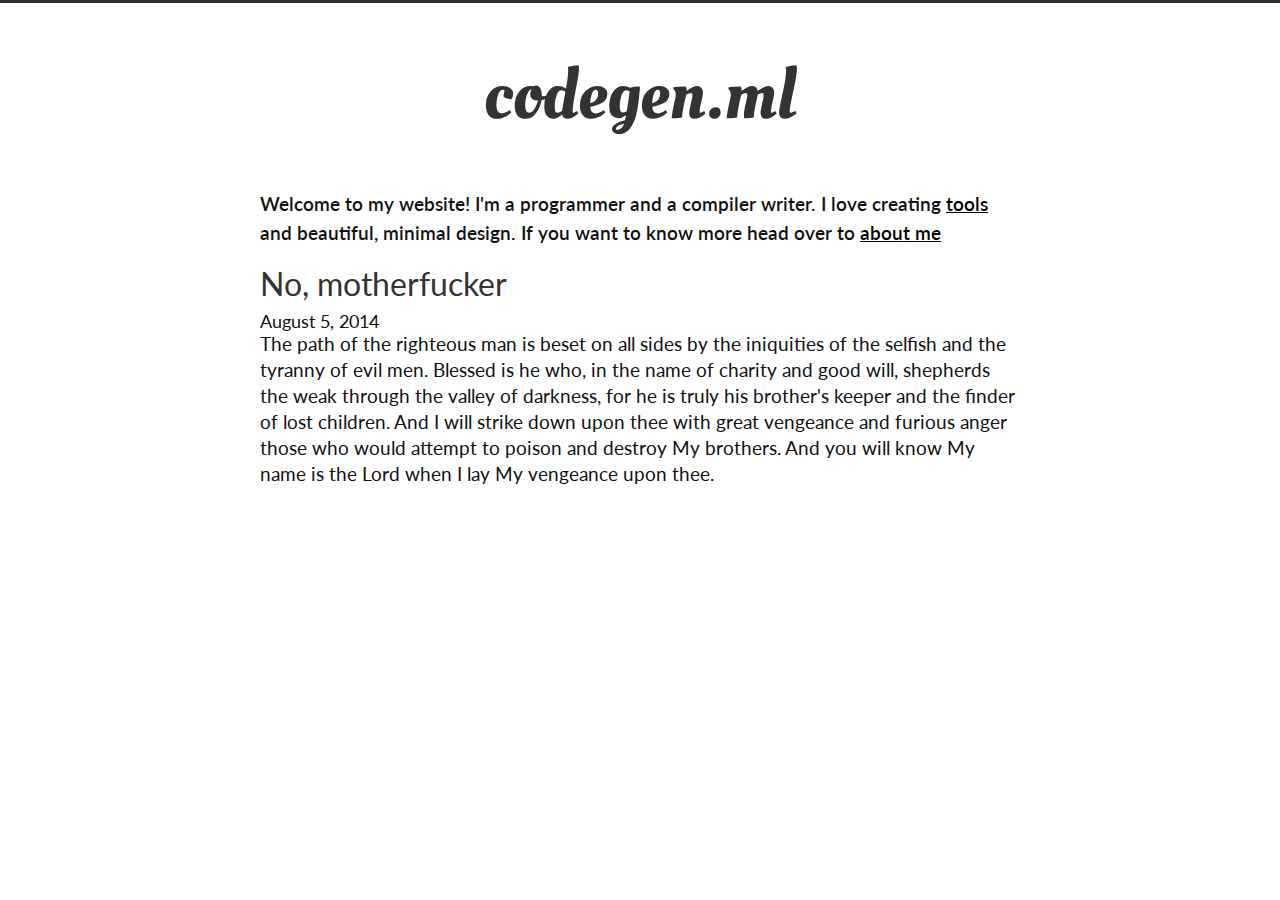
==== www/index.html @ c6c51ef4 "first version still experimenting" ====
<!DOCTYPE html>
<!--[if lt IE 8]>
<html class="ie" dir="ltr" lang="en-US">
<![endif]-->
<!--[if ! lt IE 8 ]><!-->
<html dir="ltr" lang="en-US">
<!--<![endif]-->
<head>
	<link href='http://fonts.googleapis.com/css?family=Karla:400,400italic,700,700italic' rel='stylesheet' type='text/css'>
	<link href='http://fonts.googleapis.com/css?family=Special+Elite|Sansita+One|Oleo+Script:400,700|Oleo+Script+Swash+Caps:400,700|Bigshot+One|Dosis:400,600,200,300,500,700,800' rel='stylesheet' type='text/css'>
	<link href='http://fonts.googleapis.com/css?family=Lato:400,100,100italic,300,300italic,400italic,700,700italic,900,900italic' rel='stylesheet' type='text/css'>
	<link href='http://fonts.googleapis.com/css?family=EB+Garamond|Alegreya+Sans:400,100,100italic,300,300italic,400italic,500,500italic,700,700italic,800,800italic,900,900italic|Damion|Goudy+Bookletter+1911|Rosario:400,400italic,700,700italic|IM+Fell+English:400,400italic|Bentham|Alegreya+SC:400,400italic,700,700italic,900,900italic|Alef:400,700|IM+Fell+DW+Pica:400,400italic|IM+Fell+English+SC' rel='stylesheet' type='text/css'>
	<meta charset="UTF-8" />
	<title>codegen ml</title>
	<meta name="description" content="">
	<meta name="author" content="Cauê Waneck">
	<!--[if lt IE 9]>
		<script src="http://html5shim.googlecode.com/svn/trunk/html5.js"></script>
	<![endif]-->

	<!-- Mobile Specific Metas -->
	<!-- <meta name="viewport" content="width=device&#45;width, initial&#45;scale=1, maximum&#45;scale=1" /> -->
	<meta name="viewport" content="width=device-width, initial-scale=1" />

    <script type="text/javascript">
        /mobi/i.test(navigator.userAgent) && !location.hash && setTimeout(function () {
          if (!pageYOffset) window.scrollTo(0, 1);
        }, 1000);
    </script>

	<!-- CSS -->
	<link rel="stylesheet" href="css/base.css">
	<link rel="stylesheet" href="css/amazium.css">
	<link rel="stylesheet" href="css/form.css">
	<link rel="stylesheet" href="css/layout.css">
	<link rel="stylesheet" href="css/codegenml.css">

	<!-- Favicons -->
	<link rel="shortcut icon" href="img/favicon.ico">
	<link rel="apple-touch-icon-precomposed" href="img/apple-touch-icon.png">
</head>
<body>

<section class="row header">
    <article class="grid_8 offset_2">
        <p class="logo">codegen.ml</p>
				<p class="featured">Welcome to my website! I'm a programmer and a compiler writer. I love creating <a href="projects/">tools</a> and beautiful, minimal design. If you want to know more head over to <a href="about.html">about me</a></p>
    </article>
</section>

<section class="row contents">
	<article class="grid_8 offset_2 preview">
		<h2>No, motherfucker</h2>
		<span class="date">August 5, 2014</span>
		<p>The path of the righteous man is beset on all sides by the iniquities of the selfish and the tyranny of evil men. Blessed is he who, in the name of charity and good will, shepherds the weak through the valley of darkness, for he is truly his brother's keeper and the finder of lost children. And I will strike down upon thee with great vengeance and furious anger those who would attempt to poison and destroy My brothers. And you will know My name is the Lord when I lay My vengeance upon thee. </p>
	</article>
</section>

<!-- Scripts -->
<script type="text/javascript" src="js/jquery-1.8.0.min.js"></script>
<script type="text/javascript" src="js/amazium.js"></script>

</body>
</html>
---- www/css/base.css ----
/*
* Amazium (http://www.amazium.co.uk)
* Copyright 2010 - 2013, Mike Ballan
* Licensed under MIT (https://github.com/OwlyStuff/Amazium/blob/master/LICENSE)
*/

/***********************************************
Reset & Basics
***********************************************/
html, body, div, span, applet,
object, iframe, h1, h2, h3, h4,
h5, h6, p, blockquote, pre, a,
abbr, acronym, address, big, cite,
code, del, dfn, em, img, ins, kbd,
q, s, samp, small, strike, strong,
sub, sup, tt, var, b, u, i, center,
dl, dt, dd, ol, ul, li, fieldset,
form, label, legend, table, caption,
tbody, tfoot, thead, tr, th, td,
article, aside, canvas, details,
embed, figure, figcaption, footer,
header, hgroup, menu, nav, output,
ruby, section, summary, time, mark,
audio, video                                    { margin: 0; padding: 0; border: 0; font-size:100%; font:inherit; vertical-align:baseline; box-sizing:border-box; -webkit-box-sizing:border-box; -moz-box-sizing:border-box; }

article, aside, details, figcaption,
figure, footer, header, hgroup, menu,
nav, section                                    { display:block; box-sizing:border-box; -webkit-box-sizing:border-box; -moz-box-sizing:border-box; }

blockquote, q                                   { quotes:none; }
blockquote:before, blockquote:after,
q:before, q:after                               { content:''; content:none; }

html                                            { overflow-y:scroll; overflow:-moz-scrollbars-vertical; }
body                                            { margin:0; padding:0; background-color:#FFF; font-family:sans-serif; font-size:15px; line-height:20px; color:#333; }


/***********************************************
Typography
***********************************************/
h1, h2, h3, h4, h5, h6                          { margin:0 0 10px; padding:0; color:#333; font-weight:normal; }
h1 a, h2 a, h3 a, h4 a, h5 a, h6 a              { font-weight:inherit; color:inherit; }
h1                                              { font-size:38px; line-height:40px; }
h2                                              { font-size:32px; line-height:34px; }
h3                                              { font-size:24px; line-height:26px; }
h4                                              { font-size:17px; line-height:19px; }
h5                                              { font-size:14px; line-height:16px; }
h6                                              { font-size:11px; line-height:13px; }

p                                               { margin:0 0 20px 0; padding:0; font-size:15px; line-height:26px; }

b, strong                                       { font-weight:bold; }
em                                              { font-style:italic; }
small                                           { font-size:11px; }

sup, sub                                        { height:0; line-height:0; vertical-align:baseline; _vertical-align:bottom; position:relative; font-size:80%; }
sup                                             { top:-5px; }
sub                                             { bottom:-5px; }

pre code                                        { margin:16px 0 26px 0; padding:16px; font-family: 'Consolas', Courier, monospace; font-size:12px; line-height:19px; color:#F1F1F1; display:block; background-color:#111; border:1px solid #111; }

abbr[title],
abbr[data-original-title]                       { border-bottom:1px dotted #999999; cursor:help; }
address                                         { margin:26px 0; padding:0; display:block; font-style:normal; line-height:20px; }

hr                                              { margin:20px 0; padding:0; border:0; border-top:1px solid #D6D6D6; height:1px; width:100%; text-align:left; display:block; }


/***********************************************
Lists
***********************************************/
ul, ol                                          { margin:20px 0 30px 20px; padding:0; display:block; }
ol                                              { list-style:decimal; }
li                                              { margin:0 0 10px 0; padding:0; }

ul ul, ul ol, ol ol, ol ul                      { margin:10px 0 20px 20px; }

ul.square, ul.square ul,
ul.circle ul.square                             { list-style:square inside; }
ul.circle, ul.circle ul,
ul.square ul.circle                             { list-style:circle inside; }
ul.disc, ul.disc ul                             { list-style:disc inside; }
ul.square li,
ul.circle li,
ul.disc li                                      { margin:0 0 5px 18px; padding:0; line-height:18px; background:none; }

dl                                              { margin:16px 0 26px 0; padding:0; }
dt                                              { margin:0 0 10px 0; font-size:18px; line-height:20px; font-weight:bold; }
dd                                              { margin:0 0 10px 10px; }


/***********************************************
Blockquotes
***********************************************/
figure                                          { margin:16px 0 26px 0; padding:0; }
blockquote                                      { margin:0; padding:0 0 0 10px; border-left:1px solid #747474; }
blockquote p                                    { margin:0; padding:0; color:#777; font-style:italic; }
blockquote p:before                             { content:"\201C"; }
blockquote p:after                              { content:"\201D"; }
figcaption:before                               { content:"\2014 \202F"; }
figcaption                                      { margin:6px 0 0 0; padding:0; font-size:11px; }


/***********************************************
Links
***********************************************/
a                                               { color:#000; text-decoration:underline; outline:0; transition:all .1s linear 0s; -moz-transition:all .1s linear 0s; -webkit-transition:all .1s linear 0s; -o-transition:all .1s linear 0s; }
a:focus                                         { outline:none; -moz-outline-style:none; }


/***********************************************
Images, iFrames & Videos
***********************************************/
img                                             { border:0; vertical-align:middle; -ms-interpolation-mode:bicubic; }
.img-left                                       { float:left; margin:0 30px 30px 0; border:none; }
.img-right                                      { float:right; margin:0 0 30px 30px; border:none; }
.img-max                                        { margin:0 0 30px; width:100%; height:auto; }

.media                                          { position:relative; margin:0 0 15px 0; padding-bottom:51%; padding-top:30px; height:0; overflow:hidden; border:1px solid #ccc; }
.media iframe,
.media object,
.media embed                                    { position:absolute; top:0; left:0; width:100%; height:100%; }


/***********************************************
Tables
***********************************************/
table                                           { margin:20px 0 40px 0; width:100%; overflow:hidden; font-size:13px; line-height:17px; border-bottom:1px solid #D6D6D6; border-collapse:collapse; border-spacing:0; }
caption                                         { margin:0 0 10px; }

tr                                              { background-color:#FFF; transition:all .1s linear 0s; -moz-transition:all .1s linear 0s; -webkit-transition:all .1s linear 0s; -o-transition:all .1s linear 0s; }
tr:hover                                        { background-color:#F1F1F1; transition:all .1s linear 0s; -moz-transition:all .1s linear 0s; -webkit-transition:all .1s linear 0s; -o-transition:all .1s linear 0s; }
tr.even                                         { background-color:#FFF; }
tr.odd                                          { background-color:#F1F1F1; }

th                                              { padding:8px; background-color:#F1F1F1; color:#222; font-weight:bold; border:none; border-bottom:3px solid #D6D6D6; text-align:left; white-space:nowrap; }

td                                              { padding:8px; min-width:100px; background-color:transparent; color:#666; border:none; border-top:1px solid #D6D6D6; }
td.highlight                                    { padding:11px 8px; color:#EEE; font-weight:bold; display:block; font-size:inherit; border:none; background-color:#333; }


/***********************************************
Buttons
***********************************************/
.btn, button                                    { margin:0 5px 5px 0; padding:0 28px; display:inline-block; color:#FFF; border:1px solid #000; background-color:#000; font-size:14px; line-height:40px; text-decoration:none; cursor:pointer; transition:all .1s linear 0s; -moz-transition:all .1s linear 0s; -webkit-transition:all .1s linear 0s; -o-transition:all .1s linear 0s; }
.btn:hover, button:hover                        { border:1px solid #CCC; background-color:#FFF; color:#333; }

.small                                          { padding:2px 10px; font-size:12px; line-height:25px; }

.btn.white                                      { border-color:#CCC; background-color:#FFF; color:#333; }
.btn.white:hover                                { border-color:#000; background-color:#000; color:#FFF; }

/* Green */
.btn.success                                    { border-color:#2ECC71; background-color:#2ECC71; color:#FFF; }
.btn.success:hover                              { border-color:#25A35A; background-color:#25A35A; color:#FFF; }

/* Blue */
.btn.info                                       { border-color:#3498DB; background-color:#3498DB; color:#FFF; }
.btn.info:hover                                 { border-color:#2A7AAF; background-color:#2A7AAF; color:#FFF; }

/* Amber */
.btn.warning                                    { border-color:#FA9300; background-color:#FA9300; color:#FFF; }
.btn.warning:hover                              { border-color:#B46F29; background-color:#B46F29; color:#FFF; }

/* Red */
.btn.error                                      { border-color:#E74C3C; background-color:#E74C3C; color:#FFF; }
.btn.error:hover                                { border-color:#B93D30; background-color:#B93D30; color:#FFF; }


/***********************************************
Colors
***********************************************/
.txt-success                                    { color:#2ECC71; }
.bg-success                                     { background-color:#2ECC71; }
.border-success                                 { border-color:#2ECC71; }

.txt-info                                       { color:#3498DB; }
.bg-info                                        { background-color:#3498DB; }
.border-info                                    { border-color:#3498DB; }

.txt-warning                                    { color:#FA9300; }
.bg-warning                                     { background-color:#FA9300; }
.border-warning                                 { border-color:#FA9300; }

.txt-error                                      { color:#E74C3C; }
.bg-error                                       { background-color:#E74C3C; }
.border-error                                   { border-color:#E74C3C; }


/***********************************************
Utility Classes
***********************************************/
.float-clear                                    { clear:both; }
.float-left                                     { float:left; }
.float-right                                    { float:right; }

.txt-left                                       { text-align:left; }
.txt-right                                      { text-align:right; }
.txt-center                                     { text-align:center; }
.txt-justify                                    { text-align:justify; }

.txt-normal                                     { font-weight:normal; }
.txt-bold                                       { font-weight:bold; }
.txt-italic                                     { font-style:italic; }
.txt-underline                                  { border-bottom:1px solid; }
.txt-highlight                                  { padding:4px 7px 4px; color:#000; line-height:19px; display:inline-block; background:#00DEFF; font-weight:bold; }
.txt-intro                                      { font-size:130%; line-height:130%; }
.txt-big                                        { color:#A2BD30; font-weight:bold; line-height:26px; }

.rounded                                        { border-radius:50%; }
.radius                                         { border-radius:3px; }

.no-padding                                     { padding:0; }
.no-indent                                      { margin-left:0; padding-left:0; }
.no-bullet                                      { list-style:none; list-style-image:none; }
.no-styling                                     { margin:0; padding:0; list-style:none; }

.inline                                         { display:inline; }
.block, .show                                   { display:block; }
.hidden, .hide                                  { display:none; }                                       

.invisable                                      { display:none; visibility:hidden; }
.visable                                        { display:block; visibility:visible; }

/***********************************************
Disable Chrome blue border
***********************************************/
input:focus, select:focus,
textarea:focus, button:focus                    { outline: none; }


/***********************************************
Mobile (portrait 300px)
***********************************************/
@media only screen and (max-width:767px) {

table, tbody, tr, th, td                        { border:0; display:block; padding:3px 0; text-align:left; white-space:normal; }
table                                           { padding:0; border-top:1px solid #D6D6D6; table-layout:fixed; }
tr                                              { margin:5px 0; padding:0 0 6px; border-bottom:1px solid #D6D6D6; }
tr:hover                                        { background-color:transparent; }
tr:first-child, th, td:empty                    { display:none; visibility:hidden; }
td:first-child                                  { font-weight:bold; }
th[data-title]:before, td[data-title]:before    { content:attr(data-title) ":\00A0"; font-weight:bold; }


}
---- www/css/amazium.css ----
/*
* Amazium (http://www.amazium.co.uk)
* Copyright 2010 - 2013, Mike Ballan
* Licensed under MIT (https://github.com/OwlyStuff/Amazium/blob/master/LICENSE)
*/


/***********************************************
Screen 1200px+
***********************************************/
.row                                            { margin:0 auto; width:1200px; display:table; }
.row .row                                       { margin:0 -20px; width:auto; display:inline-block; }

.grid_1                                         { width:60px; margin:0 20px; float:left; display:inline; }
.grid_2                                         { width:160px; margin:0 20px; float:left; display:inline; }
.grid_3                                         { width:260px; margin:0 20px; float:left; display:inline; }
.grid_4                                         { width:360px; margin:0 20px; float:left; display:inline; }
.grid_5                                         { width:460px; margin:0 20px; float:left; display:inline; }
.grid_6                                         { width:560px; margin:0 20px; float:left; display:inline; }
.grid_7                                         { width:660px; margin:0 20px; float:left; display:inline; }
.grid_8                                         { width:760px; margin:0 20px; float:left; display:inline; }
.grid_9                                         { width:860px; margin:0 20px; float:left; display:inline; }
.grid_10                                        { width:960px; margin:0 20px; float:left; display:inline; }
.grid_11                                        { width:1060px; margin:0 20px; float:left; display:inline; }
.grid_12                                        { width:1160px; margin:0 20px; float:left; display:inline; }

.offset_1                                       { margin-left:120px; }
.offset_2                                       { margin-left:220px; }
.offset_3                                       { margin-left:320px; }
.offset_4                                       { margin-left:420px; }
.offset_5                                       { margin-left:520px; }
.offset_6                                       { margin-left:620px; }
.offset_7                                       { margin-left:720px; }
.offset_8                                       { margin-left:820px; }
.offset_9                                       { margin-left:920px; }
.offset_10                                      { margin-left:1020px; }
.offset_11                                      { margin-left:1120px; }

.show-mobile                                    { display:none !important; }
.show-tablet                                    { display:none !important; }
.show-screen                                    { display:inherit; }

.hide-mobile                                    { display:inherit !important; }
.hide-tablet                                    { display:inherit !important; }
.hide-screen                                    { display:none !important; }



/***********************************************
Screen Smaller than 1200px
***********************************************/
@media only screen and (min-width: 960px) and (max-width: 1199px) {

.row                                            { width:960px; }
.row .row                                       { margin:0 -16px; }

.grid_1                                         { width:48px; margin:0 16px; }
.grid_2                                         { width:128px; margin:0 16px; }
.grid_3                                         { width:208px; margin:0 16px; }
.grid_4                                         { width:288px; margin:0 16px; }
.grid_5                                         { width:368px; margin:0 16px; }     
.grid_6                                         { width:448px; margin:0 16px; }
.grid_7                                         { width:528px; margin:0 16px; }
.grid_8                                         { width:608px; margin:0 16px; }
.grid_9                                         { width:688px; margin:0 16px; }
.grid_10                                        { width:768px; margin:0 16px; }
.grid_11                                        { width:848px; margin:0 16px; }
.grid_12                                        { width:928px; margin:0 16px; }
    
.offset_1                                       { margin-left:96px; }
.offset_2                                       { margin-left:176px; }
.offset_3                                       { margin-left:256px; }
.offset_4                                       { margin-left:336px; }
.offset_5                                       { margin-left:416px; }
.offset_6                                       { margin-left:496px; }
.offset_7                                       { margin-left:576px; }
.offset_8                                       { margin-left:656px; }
.offset_9                                       { margin-left:736px; }
.offset_10                                      { margin-left:816px; }
.offset_11                                      { margin-left:896px; }

.show-mobile                                    { display:none !important; }
.show-tablet                                    { display:none !important; }
.show-screen                                    { display:inherit !important; }
    
.hide-mobile                                    { display:inherit !important; }
.hide-tablet                                    { display:inherit !important; }
.hide-screen                                    { display:none !important; }

}



/***********************************************
Tablet (Smaller than 959px)
***********************************************/
@media only screen and (min-width: 768px) and (max-width: 959px) {

.row                                            { width:768px; }
.row .row                                       { margin:0 -14px; }
        
.grid_1                                         { width:36px; margin:0 14px; }
.grid_2                                         { width:100px; margin:0 14px; }
.grid_3                                         { width:164px; margin:0 14px; }
.grid_4                                         { width:228px; margin:0 14px; }
.grid_5                                         { width:292px; margin:0 14px; }
.grid_6                                         { width:356px; margin:0 14px; }
.grid_7                                         { width:420px; margin:0 14px; }
.grid_8                                         { width:484px; margin:0 14px; }
.grid_9                                         { width:548px; margin:0 14px; }
.grid_10                                        { width:612px; margin:0 14px; }
.grid_11                                        { width:676px; margin:0 14px; }
.grid_12                                        { width:740px; margin:0 14px; }

.grid_1_tablet                                  { width:36px; }
.grid_2_tablet                                  { width:100px; }
.grid_3_tablet                                  { width:164px; }
.grid_4_tablet                                  { width:228px; }
.grid_5_tablet                                  { width:292px; }
.grid_6_tablet                                  { width:356px; }
.grid_7_tablet                                  { width:420px; }
.grid_8_tablet                                  { width:484px; }
.grid_9_tablet                                  { width:548px; }
.grid_10_tablet                                 { width:612px; }
.grid_11_tablet                                 { width:676px; }
.grid_12_tablet                                 { width:740px; }
        
.offset_1                                       { margin-left:78px; }
.offset_2                                       { margin-left:142px; }
.offset_3                                       { margin-left:206px; }
.offset_4                                       { margin-left:270px; }
.offset_5                                       { margin-left:334px; }
.offset_6                                       { margin-left:398px; }
.offset_7                                       { margin-left:462px; }
.offset_8                                       { margin-left:526px; }
.offset_9                                       { margin-left:590px; }
.offset_10                                      { margin-left:654px; }
.offset_11                                      { margin-left:718px; }
    
.show-mobile                                    { display:none !important; }
.show-tablet                                    { display:inherit !important; }
.show-screen                                    { display:none !important; }
    
.hide-mobile                                    { display:inherit !important; }
.hide-tablet                                    { display:none !important; }
.hide-screen                                    { display:inherit !important; }

}



/***********************************************
Mobile
***********************************************/
@media only screen and (max-width: 767px) {

.row                                            { padding:0 16px; width:100%; display:block; box-sizing:border-box; -webkit-box-sizing:border-box; -moz-box-sizing:border-box; }
.row .row                                       { margin:0; padding:0; width:100%; display:block; }

.grid_1, .grid_2, .grid_3, .grid_4,
.grid_5, .grid_6, .grid_7, .grid_8,
.grid_9, .grid_10, .grid_11, .grid_12           { width:100%; margin:10px 0 0 0; float:none; display:block; }

.grid_6_mobile                                  { width:48%; }
.grid_6_mobile:nth-child(odd)                   { width:48%; float:left; }
.grid_6_mobile:nth-child(even)                  { float:right; }

.show-mobile                                    { display:inherit !important; }
.show-tablet                                    { display:none !important; }
.show-screen                                    { display:none !important; }
    
.hide-mobile                                    { display:none !important; }
.hide-tablet                                    { display:inherit !important; }
.hide-screen                                    { display:inherit !important; }

}



/***********************************************
Clean up
***********************************************/
.container:after                                { content: "\0020"; display: block; height: 0; clear: both; visibility: hidden; } 
.clearfix:before,
.clearfix:after,
.row:before,
.row:after                                      { content:'\0020'; display:block; overflow:hidden; visibility:hidden; width:0; height:0; }
.row:after, .clearfix:after                     { clear:both; }
.row, 
.clearfix                                       { zoom:1; }
.clear                                          { clear:both; display:block; overflow:hidden; visibility:hidden; width:0; height:0; }
---- www/css/form.css ----
/*
* Amazium (http://www.amazium.co.uk)
* Copyright 2010 - 2013, Mike Ballan
* Licensed under MIT (https://github.com/OwlyStuff/Amazium/blob/master/LICENSE)
*/


/***********************************************
Forms with labels
***********************************************/
form                                                        { margin:0 0 16px; padding:0; display:inline-block; width:100%; }
label                                                       { margin:0; padding:0 16px 0 0; float:left; text-align:right; width:30%; height:40px; font-family:sans-serif; font-size:14px; line-height:40px; color:#666; box-sizing:border-box; -webkit-box-sizing:border-box; -moz-box-sizing:border-box; }
label.checkbox, label.radio                                 { text-align:left; width:auto; }
form span                                                   { margin:10px 0; padding:0; display:block; overflow:hidden; float:left; }
fieldset                                                    { margin:0 0 20px 0; padding:0; display:block; position:relative; top:0; left:0; }
fieldset small                                              { margin:0 0 0 30%; padding:3px 8px; font-family:sans-serif; font-size:11px; line-height:20px; color:#FFF; border-color:#E74C3C; background-color:#E74C3C; width:70%; float:right; display:inline-block; position:relative; top:-1px; box-sizing:border-box; -webkit-box-sizing:border-box; -moz-box-sizing:border-box; }
input, textarea, select, textarea                           { margin:0; padding:0 10px; display:block; border-radius:0; width:70%; height:40px; font-family:sans-serif; font-size:14px; line-height:40px; color:#555; border:solid 1px #BBB; overflow:hidden; position:relative; top:0; left:0; outline:0 none; box-sizing:border-box; -webkit-box-sizing: border-box; -moz-box-sizing: border-box; -webkit-appearance:none; }
textarea                                                    { padding:0 0 0 10px; resize:none; min-height:100px; overflow-y:auto; }
input[type="search"]                                        { -webkit-padding-start:0;  }


/***********************************************
Styled Select fields
***********************************************/
.select                                                     { margin:0; padding:0; position:relative; display:inline-block; width:70%; right:0; top:0; height:40px; background:#FFF; overflow:hidden; border:solid 1px #BBB; box-sizing:border-box; -webkit-box-sizing:border-box; -moz-box-sizing:border-box; }
.select:after                                               { margin:0; padding:0; content:'\25be'; color:#999; line-height:35px; text-align:center; right:0; top:0; background:#FFF; width:38px; height:38px; position:absolute; pointer-events:none; }
.select select                                              { padding:10px; padding-top:11px; -webkit-padding-before:0; -webkit-padding-start:6px; width:100%; height:40px; font-family:sans-serif; font-size:14px; line-height:40px; float:left; color:#999; border:none; display:block; -webkit-appearance:none; -moz-appearance:none; appearance:none; cursor:pointer; }
.select option                                              { padding:10px; border-bottom:1px solid #F2F2F2;  }
.select optgroup                                            { padding:0 10px; color:#000; background-color:#FFF; }
.select optgroup[label]                                     { padding-top:10px; background-color:#FFF; font-style:normal; }
.select optgroup option                                     { border-bottom:1px solid #F2F2F2; font-family:sans-serif; font-size:12px; line-height:40px; }
.select optgroup option:first-child                         { margin:10px 0 0 0; border-top:1px solid #F2F2F2; }


/***********************************************
Styled Checkboxes
***********************************************/
.checkbox                                                   { padding:8px 0 0; width:70%; float:right; }
.checkbox > span                                            { margin:0 0 10px; padding:0 20px 0 0; float:left; position:relative; top:0; left:0; width:auto; box-sizing:border-box; -webkit-box-sizing:border-box; -moz-box-sizing:border-box; }
.checkbox > span label                                      { padding:2px 0 0 32px; width:100%; height:auto; font-family:sans-serif; font-size:14px; line-height:20px; text-align:left; cursor:pointer; float:none; display:block; position:relative; left:0; top:0; }
input[type="checkbox"],
input[type="checkbox"]:not(:focus):invalid                  { width:22px; height:22px; position:absolute; top:0; left:0; }
input[type="checkbox"] + label:before                       { margin:0; content:'\2718'; position:absolute; left:0; top:0; background-color:#FFF; border:1px solid #CCC; cursor:pointer; display:inline-block; height:20px; width:20px; text-align:center; font-family:sans-serif; font-size:13px; line-height:22px; color:#CCC; transition:all .1s linear 0s; -moz-transition:all .1s linear 0s; -webkit-transition:all .1s linear 0s; -o-transition:all .1s linear 0s; }
input[type="checkbox"]:checked + label:before               { background-color:#000; content:'\2714'; border-color:#000; color:#FFF; transition:all .6s linear 0s; -moz-transition:all .6s linear 0s; -webkit-transition:all .6s linear 0s; -o-transition:all .6s linear 0s; }
input[type="checkbox"] + label + small                      { margin:0; padding:0 0 0 32px; background:none; border:none; color:#E74C3C; width:auto; float:none; }


/***********************************************
Styled Radio button
***********************************************/
.radio                                                      { padding:8px 0 0; width:70%; float:right; }
.radio > span                                               { margin:0 0 10px; padding:0 20px 0 0; float:left; position:relative; top:0; left:0; box-sizing:border-box; -webkit-box-sizing:border-box; -moz-box-sizing:border-box; }
.radio > span label                                         { margin:0; padding:2px 0 0 32px; width:100%; height:auto; font-family:sans-serif; font-size:14px; line-height:20px; text-align:left; cursor:pointer; display:block; position:relative; left:0; top:0; }
input[type="radio"],
input[type="radio"]:not(:focus):invalid                     { width:22px; height:22px; border:none; position:absolute; top:0; left:0; }
input[type="radio"] + label:before                          { margin:0; content:''; position:absolute; left:0; top:0; background-color:#FFF; border:1px solid #CCC; cursor:pointer; display:inline-block; height:20px; width:20px; text-align:center; font-family:sans-serif; font-size:13px; line-height:22px; color:#CCC; border-radius:50%; box-sizing:border-box; -webkit-box-sizing:border-box; -moz-box-sizing:border-box; transition:all .1s linear 0s; -moz-transition:all .1s linear 0s; -webkit-transition:all .1s linear 0s; -o-transition:all .1s linear 0s; }
input[type="radio"]:checked + label:before                  { border:7px solid #000; transition:all .1s linear 0s; -moz-transition:all .1s linear 0s; -webkit-transition:all .1s linear 0s; -o-transition:all .1s linear 0s; }
input[type="radio"] + label + small                         { margin:0; padding:0 0 0 32px; background:none; border:none; color:#E74C3C; width:auto; float:none; }


/***********************************************
Validation
***********************************************/
input:not(:focus):invalid                                   { -webkit-box-shadow:none; -moz-box-shadow:none; box-shadow:none; }

input:focus:invalid,
.error input,
select:focus:invalid,
input[type="checkbox"]:focus:invalid,
input[type="checkbox"]:focus:invalid + label:before         { color:#E74C3C; -webkit-box-shadow:none; -moz-box-shadow:none; box-shadow:none; }

input:focus:invalid::-webkit-input-placeholder              { color:#E74C3C; opacity:1; }
input:focus:invalid:-moz-placeholder                        { color:#E74C3C; opacity:1; }
input:focus:invalid::-moz-placeholder                       { color:#E74C3C; opacity:1; }
input:focus:invalid:-ms-input-placeholder                   { color:#E74C3C; opacity:1; }

.error input + small                                        { margin:0; padding:3px 8px; font-family:sans-serif; font-size:11px; line-height:20px; color:#FFF; border-color:#E74C3C; background-color:#E74C3C; width:70%; float:right; display:inline-block; box-sizing:border-box; -webkit-box-sizing:border-box; -moz-box-sizing:border-box; }


/***********************************************
Buttons
***********************************************/
input[type="button"],
input[type="submit"],
input[type="reset"]                                         { margin:0 6px 6px 0; padding:0 28px; display:inline-block; height:40px; font-family:sans-serif; font-size:14px; line-height:40px; font-weight:normal; float:left; width:auto; cursor:pointer; -webkit-appearance:none; }

input:first-of-type[type="button"],
input:first-of-type[type="submit"],
input:first-of-type[type="reset"]                           { margin-left:30%; }

input[type="button"],
input[type="submit"],
input[type="reset"]                                         { transition:all .1s linear 0s; -moz-transition:all .1s linear 0s; -webkit-transition:all .1s linear 0s; -o-transition:all .1s linear 0s; }

input:hover[type="button"]                                  { border-color:#CCC; background-color:#FFF; color:#333; }
input:hover[type="submit"]                                  { border-color:#25A35A; background-color:#25A35A; color:#FFF; }
input:hover[type="reset"]                                   { border-color:#000; background-color:#000; color:#FFF; }

.loading                                                    { padding:0 36px 0 20px; border-color:#25A35A; background-color:#25A35A; position:relative; cursor:default; }
.loading:hover                                              { border-color:#25A35A; background-color:#25A35A; }
.loading:after                                              { margin-top:-10px; content:''; width:20px; height:20px; background:transparent url('../img/loading.png') no-repeat 0 0; position:absolute; top:50%; right:10px; -webkit-animation:spinner 1.0s infinite linear; animation:spinner 1.0s infinite linear; }

.success                                                    { padding:0 36px 0 20px; border-color:#25A35A; background-color:#25A35A; position:relative; cursor:default; }
.success:hover                                              { border-color:#25A35A; background-color:#25A35A; }
.success:after                                              { content:'\2714'; width:20px; height:20px; line-height:30px; position:absolute; top:5px; right:10px; }

.error                                                      { padding:0 36px 0 20px; position:relative; background-color:#E74C3C; border-color:#E74C3C; cursor:default; }
.error:after                                                { content:'\00D7'; width:20px; height:20px; line-height:30px; position:absolute; top:5px; right:8px; }
.error:hover                                                { background-color:#E74C3C; border-color:#E74C3C; }

@keyframes spinner {
    0%                                                      { transform:rotate(0deg); -webkit-transform:rotate(0deg); }
    100%                                                    { transform:rotate(-360deg); -webkit-transform:rotate(-360deg); }
}

@-webkit-keyframes spinner {
    0%                                                      { transform:rotate(0deg); -webkit-transform:rotate(0deg); }
    100%                                                    { transform:rotate(-360deg); -webkit-transform:rotate(-360deg); }
}


/***********************************************
Forms without labels
***********************************************/
.hide-lables label                                          { display:none; }
.hide-lables .checkbox label,
.hide-lables .radio label                                   { display:block; }

.hide-lables input,
.hide-lables textarea,
.hide-lables select,
.hide-lables .select,
.hide-lables fieldset.error input + small                   { width:100%; }
.hide-lables small                                          { margin:0; width:100%; }
.hide-lables .radio, .hide-lables .checkbox                 { width:100%; float:right; }

input[type="checkbox"],
input[type="checkbox"]:not(:focus):invalid,
input[type="radio"],
input[type="radio"]:not(:focus):invalid                     { width:20px; height:20px; }


/***********************************************
Validation
***********************************************/
.hide-lables input:not(:focus):invalid + small              { width:100%; }


/***********************************************
Buttons
***********************************************/
.hide-lables input[type="button"],
.hide-lables input[type="submit"],
.hide-lables input[type="reset"]                            { margin:6px 6px 6px 0; width:auto; }


/***********************************************
Placeholder
***********************************************/
::-webkit-input-placeholder                                 { color:#333; opacity:.5; }
:-moz-placeholder                                           { color:#333; opacity:.5; }
::-moz-placeholder                                          { color:#333; opacity:.5; }
:-ms-input-placeholder                                      { color:#333; opacity:.5; }

:focus::-webkit-input-placeholder                           { color:#333; opacity:1; }
:focus:-moz-placeholder                                     { color:#333; opacity:1; }
:focus::-moz-placeholder                                    { color:#333; opacity:1; }
:focus:-ms-input-placeholder                                { color:#333; opacity:1; }

input:focus                                                 { color:#000; border-color:#999; outline:none; }
textarea:focus                                              { color:#000; border-color:#999; outline:none; }
select:focus                                                { color:#000; border-color:#999; outline:none; }


/***********************************************
NYSMNYD
***********************************************/
.nysmnyd-labels fieldset label                              { display:block; position:absolute; left:1px; top:0; height:auto; width:auto; z-index:1; font-family:sans-serif; font-size:12px; line-height:40px; color:#999; transition:all .1s ease-out 0s; -moz-transition:all .1s ease-out 0s; -webkit-transition:all .1s ease-out 0s; -o-transition:all .1s ease-out 0s; }
.nysmnyd-labels fieldset.show-all label                     { top:-27px; transition:all .1s ease-out 0s; -moz-transition:all .1s ease-out 0s; -webkit-transition:all .1s ease-out 0s; -o-transition:all .1s ease-out 0s; }

.nysmnyd-labels input,
.nysmnyd-labels .select,
.nysmnyd-labels textarea                                    { z-index:2; }

.nysmnyd-labels input,
.nysmnyd-labels textarea,
.nysmnyd-labels select,
.nysmnyd-labels .select,
.nysmnyd-labels fieldset.error input + small,
.nysmnyd-labels fieldset input:not(:focus):invalid + small,
.nysmnyd-labels small                                       { width:100%; }

.nysmnyd-labels .radio, .nysmnyd-labels .checkbox           { width:100%; float:right; }
---- www/css/layout.css ----
/***********************************************
Example use only - Delete when done..!
***********************************************/
body                                            { margin:20px 0; }
.grid-highlight                                 { margin-bottom:5px; }
.grid-highlight [class^="grid_"]                { line-height:30px; text-align:center; background-color:#F1F1F1; }



/***********************************************
Screen 1200px+
***********************************************/
.example                                        {  }



/***********************************************
Screen Smaller than 1199px
***********************************************/
@media only screen and (min-width:960px) and (max-width: 1199px) {

.example                                        {  }



}

/***********************************************
Tablet (Smaller than 959px)
***********************************************/
@media only screen and (min-width:768px) and (max-width: 959px) {

.example                                        {  }



}

/***********************************************
Mobile (portrait 300px)
***********************************************/
@media only screen and (max-width:767px) {

.example                                        {  }



}

/***********************************************
Mobile (landscape 420px)
***********************************************/
@media only screen and (min-width: 480px) and (max-width: 767px) {

.example                                        {  }



}
---- www/css/codegenml.css ----
body {
	margin: 0;
	border-top: 3px solid #333;
	color: #111;
	font-family: 'Lato', 'Helvetica Neue', Helvetica, Arial, sans-serif;
	font-size: 18px;
}

body p {
	font-size: 19px;
}

.featured {
	font-weight:600;
	line-height: 29px;
}

::-moz-selection {
  background: #000;
  color: #fff;
}

::selection {
  background: #000;
  color: #fff;
}

a:hover {
  color: white;
	background: black;

}

.header {
}

.logo {
	font-family: 'Oleo Script', 'Georgia', sans-serif;
	font-size: 72px;
	text-align: center;
	line-height: 42px;
	margin: 72px 0 72px 0;
	color: #333;
}
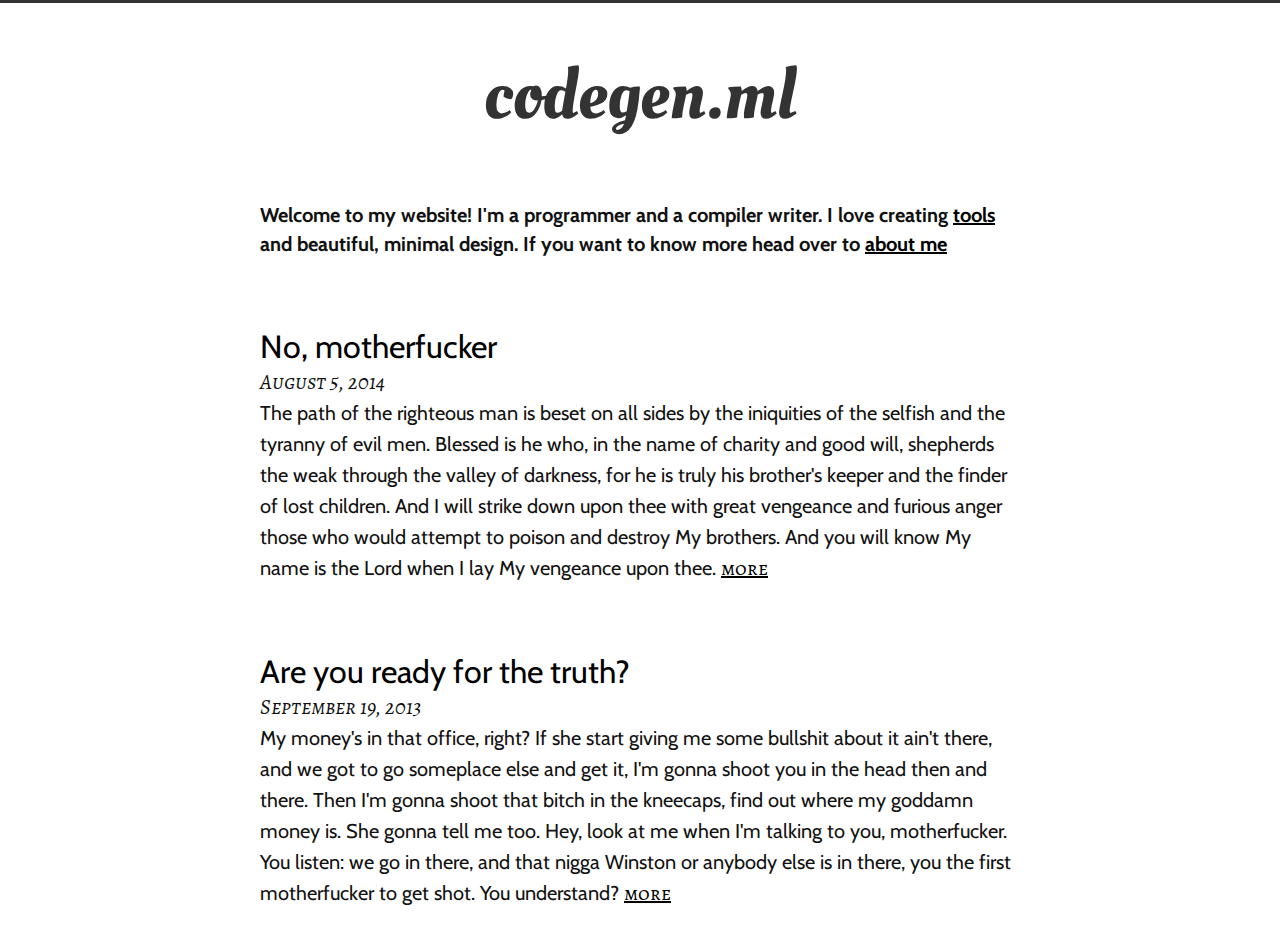
==== commit 6f2fc5d1: "starting to like the design" ====
--- a/www/index.html
+++ b/www/index.html
@@ -10,6 +10,7 @@
 	<link href='http://fonts.googleapis.com/css?family=Special+Elite|Sansita+One|Oleo+Script:400,700|Oleo+Script+Swash+Caps:400,700|Bigshot+One|Dosis:400,600,200,300,500,700,800' rel='stylesheet' type='text/css'>
 	<link href='http://fonts.googleapis.com/css?family=Lato:400,100,100italic,300,300italic,400italic,700,700italic,900,900italic' rel='stylesheet' type='text/css'>
 	<link href='http://fonts.googleapis.com/css?family=EB+Garamond|Alegreya+Sans:400,100,100italic,300,300italic,400italic,500,500italic,700,700italic,800,800italic,900,900italic|Damion|Goudy+Bookletter+1911|Rosario:400,400italic,700,700italic|IM+Fell+English:400,400italic|Bentham|Alegreya+SC:400,400italic,700,700italic,900,900italic|Alef:400,700|IM+Fell+DW+Pica:400,400italic|IM+Fell+English+SC' rel='stylesheet' type='text/css'>
+	<link href='http://fonts.googleapis.com/css?family=Cabin:400,400italic,500,500italic,600,600italic,700,700italic' rel='stylesheet' type='text/css'>
 	<meta charset="UTF-8" />
 	<title>codegen ml</title>
 	<meta name="description" content="">
@@ -50,9 +51,14 @@
 
 <section class="row contents">
 	<article class="grid_8 offset_2 preview">
-		<h2>No, motherfucker</h2>
-		<span class="date">August 5, 2014</span>
-		<p>The path of the righteous man is beset on all sides by the iniquities of the selfish and the tyranny of evil men. Blessed is he who, in the name of charity and good will, shepherds the weak through the valley of darkness, for he is truly his brother's keeper and the finder of lost children. And I will strike down upon thee with great vengeance and furious anger those who would attempt to poison and destroy My brothers. And you will know My name is the Lord when I lay My vengeance upon thee. </p>
+		<h2><a href="article1.html">No, motherfucker</a></h2>
+		<div class="date">August 5, 2014</div>
+		<p>The path of the righteous man is beset on all sides by the iniquities of the selfish and the tyranny of evil men. Blessed is he who, in the name of charity and good will, shepherds the weak through the valley of darkness, for he is truly his brother's keeper and the finder of lost children. And I will strike down upon thee with great vengeance and furious anger those who would attempt to poison and destroy My brothers. And you will know My name is the Lord when I lay My vengeance upon thee. <a href="article1.html" class="more">more</a> </p>
+	</article>
+	<article class="grid_8 offset_2 preview">
+		<h2><a href="article1.html">Are you ready for the truth?</a></h2>
+		<div class="date">September 19, 2013</div>
+		<p>My money's in that office, right? If she start giving me some bullshit about it ain't there, and we got to go someplace else and get it, I'm gonna shoot you in the head then and there. Then I'm gonna shoot that bitch in the kneecaps, find out where my goddamn money is. She gonna tell me too. Hey, look at me when I'm talking to you, motherfucker. You listen: we go in there, and that nigga Winston or anybody else is in there, you the first motherfucker to get shot. You understand? <a href="article2.html" class="more">more</a> </p>
 	</article>
 </section>
 
--- a/www/css/codegenml.css
+++ b/www/css/codegenml.css
@@ -2,17 +2,50 @@
 	margin: 0;
 	border-top: 3px solid #333;
 	color: #111;
-	font-family: 'Lato', 'Helvetica Neue', Helvetica, Arial, sans-serif;
-	font-size: 18px;
+	font-family: 'Cabin', 'Helvetica Neue', Helvetica, Arial, sans-serif;
+	line-height: 31px !important;
+	/* font-family: 'EB Garamond', serif; */
+	/* font-family: 'Rosario', sans-serif; */
+	/* font-size: 18px; */
+}
+
+h1,h2,h3,h4,h5,h6 {
+	color: #000;
+}
+
+a.more {
+	font-family: 'Alegreya SC', serif;
+	font-size: 20px;
 }
 
 body p {
-	font-size: 19px;
+	font-size: 20px;
+	line-height: 31px;
+	font-weight:400;
 }
 
 .featured {
-	font-weight:600;
+	font-weight: 700;
 	line-height: 29px;
+}
+
+div.date {
+	/* font-family: 'EB Garamond', serif; */
+	/* font-family: 'Rosario', sans-serif; */
+	/* font-family: 'Alegreya Sans', sans-serif; */
+	/* font-family: 'IM Fell English SC', serif; */
+	font-family: 'Alegreya SC', serif;
+	font-style:italic;
+	font-size: 21px;
+}
+
+article.preview h2 {
+	margin-bottom: 0;
+	line-height: 40px;
+}
+
+article.preview {
+	margin-top: 48px;
 }
 
 ::-moz-selection {
@@ -26,9 +59,19 @@
 }
 
 a:hover {
+	text-decoration: underline;
+}
+
+h1 a,h2 a {
+	text-decoration:none;
+}
+
+.featured a:hover {
   color: white;
 	background: black;
 
+	-webkit-transition: background .5s,color .5s;
+	transition: background .5s,color .5s;
 }
 
 .header {
@@ -39,6 +82,6 @@
 	font-size: 72px;
 	text-align: center;
 	line-height: 42px;
-	margin: 72px 0 72px 0;
+	margin: 72px 0 84px 0;
 	color: #333;
 }
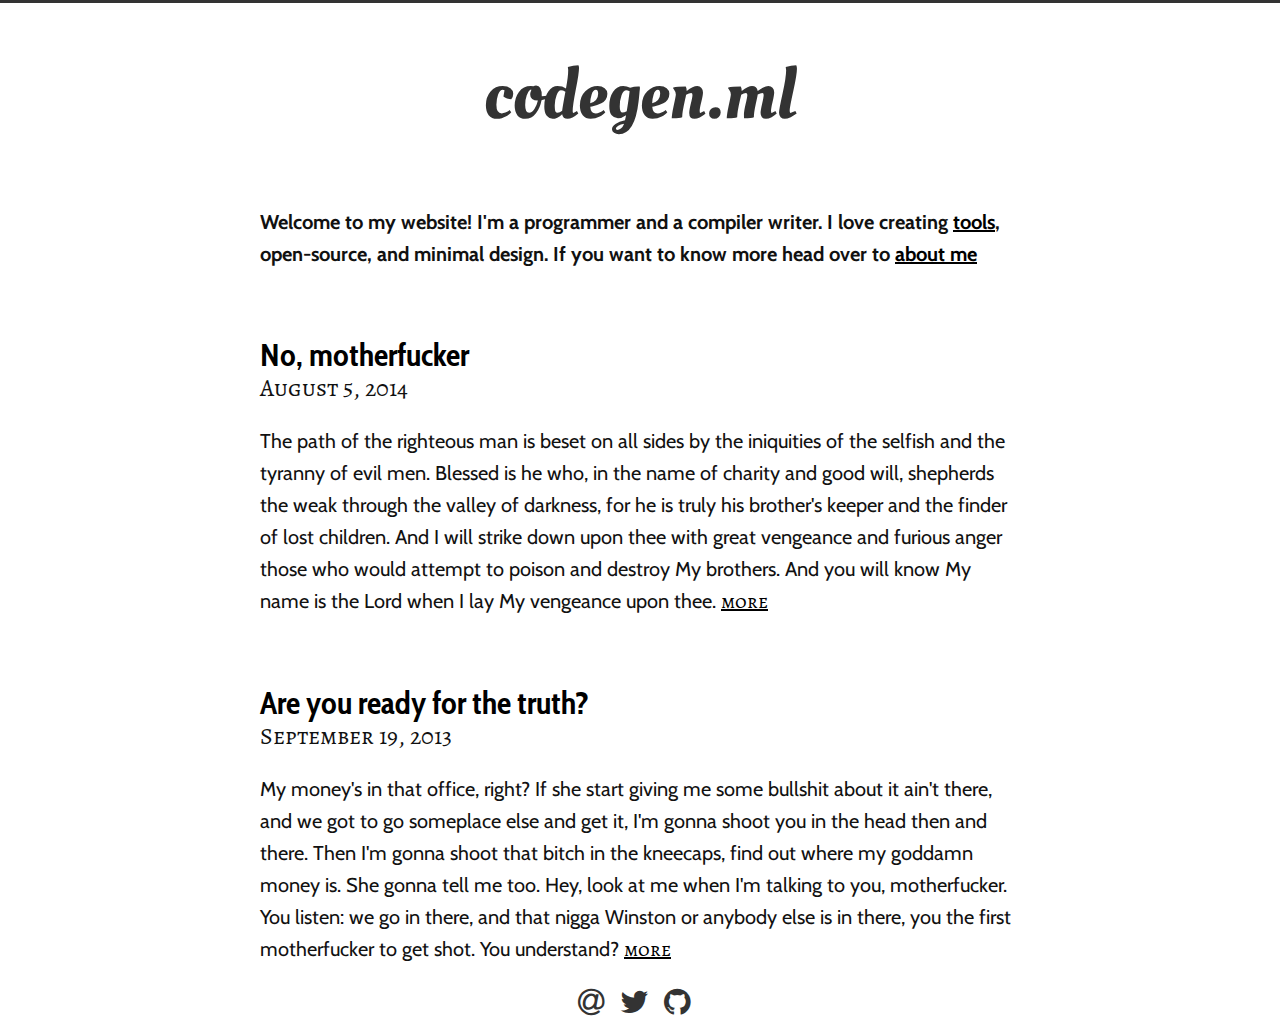
==== commit 0c7be555: "starting article css" ====
--- a/www/index.html
+++ b/www/index.html
@@ -10,7 +10,9 @@
 	<link href='http://fonts.googleapis.com/css?family=Special+Elite|Sansita+One|Oleo+Script:400,700|Oleo+Script+Swash+Caps:400,700|Bigshot+One|Dosis:400,600,200,300,500,700,800' rel='stylesheet' type='text/css'>
 	<link href='http://fonts.googleapis.com/css?family=Lato:400,100,100italic,300,300italic,400italic,700,700italic,900,900italic' rel='stylesheet' type='text/css'>
 	<link href='http://fonts.googleapis.com/css?family=EB+Garamond|Alegreya+Sans:400,100,100italic,300,300italic,400italic,500,500italic,700,700italic,800,800italic,900,900italic|Damion|Goudy+Bookletter+1911|Rosario:400,400italic,700,700italic|IM+Fell+English:400,400italic|Bentham|Alegreya+SC:400,400italic,700,700italic,900,900italic|Alef:400,700|IM+Fell+DW+Pica:400,400italic|IM+Fell+English+SC' rel='stylesheet' type='text/css'>
-	<link href='http://fonts.googleapis.com/css?family=Cabin:400,400italic,500,500italic,600,600italic,700,700italic' rel='stylesheet' type='text/css'>
+	<link href='http://fonts.googleapis.com/css?family=Cabin+Condensed:400,500,600,700|Cabin:400,400italic,500,500italic,600,600italic,700,700italic' rel='stylesheet' type='text/css'>
+
+	<link href="http://maxcdn.bootstrapcdn.com/font-awesome/4.2.0/css/font-awesome.min.css" rel="stylesheet">
 	<meta charset="UTF-8" />
 	<title>codegen ml</title>
 	<meta name="description" content="">
@@ -45,7 +47,7 @@
 <section class="row header">
     <article class="grid_8 offset_2">
         <p class="logo">codegen.ml</p>
-				<p class="featured">Welcome to my website! I'm a programmer and a compiler writer. I love creating <a href="projects/">tools</a> and beautiful, minimal design. If you want to know more head over to <a href="about.html">about me</a></p>
+				<p class="featured">Welcome to my website! I'm a programmer and a compiler writer. I love creating <a href="projects/">tools</a>, open-source, and minimal design. If you want to know more head over to <a href="about.html">about me</a></p>
     </article>
 </section>
 
@@ -62,6 +64,17 @@
 	</article>
 </section>
 
+<!-- Footer -->
+<section class="row footer">
+	<article class="grid_8 offset_2">
+		<ul class="icons">
+			<li><a href="contact.html"><i class="fa fa-at"></i></a></li>
+			<li><a href="http://twitter.com/cwaneck"><i class="fa fa-twitter"></i></a></li>
+			<li><a href="http://github.com/cwaneck"><i class="fa fa-github"></i></a></li>
+		</ul>
+	</article>
+</section>
+
 <!-- Scripts -->
 <script type="text/javascript" src="js/jquery-1.8.0.min.js"></script>
 <script type="text/javascript" src="js/amazium.js"></script>
--- a/www/css/codegenml.css
+++ b/www/css/codegenml.css
@@ -3,7 +3,8 @@
 	border-top: 3px solid #333;
 	color: #111;
 	font-family: 'Cabin', 'Helvetica Neue', Helvetica, Arial, sans-serif;
-	line-height: 31px !important;
+	line-height: 32px !important;
+	text-rendering: optimizelegibility;
 	/* font-family: 'EB Garamond', serif; */
 	/* font-family: 'Rosario', sans-serif; */
 	/* font-size: 18px; */
@@ -11,6 +12,8 @@
 
 h1,h2,h3,h4,h5,h6 {
 	color: #000;
+	font-family: 'Cabin Condensed', 'Cabin', 'Helvetica Neue', Helvetica, Arial, sans-serif;
+	font-weight:700;
 }
 
 a.more {
@@ -20,13 +23,13 @@
 
 body p {
 	font-size: 20px;
-	line-height: 31px;
+	line-height: 32px;
 	font-weight:400;
 }
 
 .featured {
 	font-weight: 700;
-	line-height: 29px;
+	line-height: 32px;
 }
 
 div.date {
@@ -35,13 +38,16 @@
 	/* font-family: 'Alegreya Sans', sans-serif; */
 	/* font-family: 'IM Fell English SC', serif; */
 	font-family: 'Alegreya SC', serif;
-	font-style:italic;
-	font-size: 21px;
+	/* font-style:italic; */
+	font-size: 24px;
+	margin-bottom:21px;
 }
 
 article.preview h2 {
 	margin-bottom: 0;
-	line-height: 40px;
+}
+article.main h1 {
+	margin-bottom: 0;
 }
 
 article.preview {
@@ -66,7 +72,7 @@
 	text-decoration:none;
 }
 
-.featured a:hover {
+p a:hover {
   color: white;
 	background: black;
 
@@ -82,6 +88,47 @@
 	font-size: 72px;
 	text-align: center;
 	line-height: 42px;
-	margin: 72px 0 84px 0;
+	margin: 72px 0 89px 0;
 	color: #333;
 }
+
+article.main h1 {
+	text-align: center;
+}
+
+article.main div.date {
+	text-align: center;
+}
+
+article.main pre code {
+	font-family: 'Ubuntu Mono','Consolas',Courier,monospace;
+	tab-size: 2;
+	-moz-tab-size: 2;
+	-o-tab-size:  2;
+	font-size: 14px;
+	line-height: 21px;
+}
+
+article.main pre {
+	margin: 0 25px 0 25px;
+}
+
+/* footer */
+ul.icons {
+	list-style:none;
+	margin:0;
+	text-align:center;
+}
+
+ul.icons li {
+	display:inline-block;
+	font-size: 31px;
+	margin-right: 12px;
+}
+
+ul.icons li a {
+	color:#333;
+}
+ul.icons li a:hover {
+	color: #000;
+}
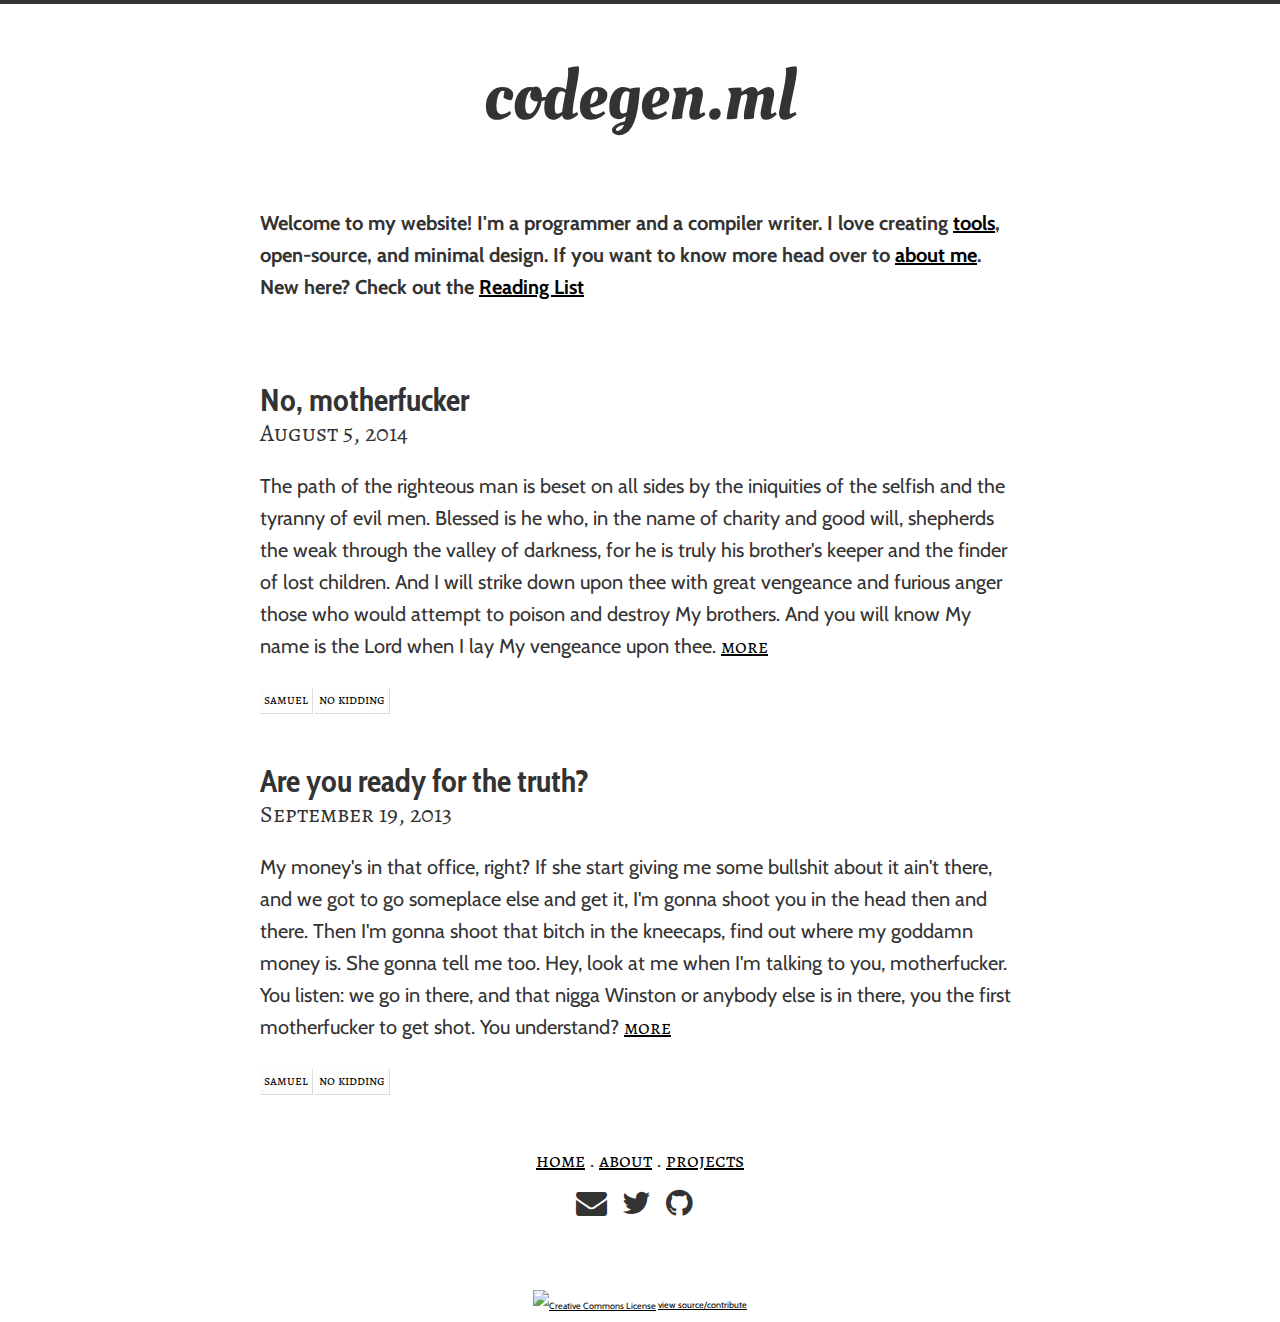
==== commit 645223c3: "initial design almost ok" ====
--- a/www/index.html
+++ b/www/index.html
@@ -47,7 +47,7 @@
 <section class="row header">
     <article class="grid_8 offset_2">
         <p class="logo">codegen.ml</p>
-				<p class="featured">Welcome to my website! I'm a programmer and a compiler writer. I love creating <a href="projects/">tools</a>, open-source, and minimal design. If you want to know more head over to <a href="about.html">about me</a></p>
+				<p class="featured">Welcome to my website! I'm a programmer and a compiler writer. I love creating <a href="projects/">tools</a>, open-source, and minimal design. If you want to know more head over to <a href="about.html">about me</a>. New here? Check out the <a href="reading-list.html">Reading List</a></p>
     </article>
 </section>
 
@@ -56,22 +56,38 @@
 		<h2><a href="article1.html">No, motherfucker</a></h2>
 		<div class="date">August 5, 2014</div>
 		<p>The path of the righteous man is beset on all sides by the iniquities of the selfish and the tyranny of evil men. Blessed is he who, in the name of charity and good will, shepherds the weak through the valley of darkness, for he is truly his brother's keeper and the finder of lost children. And I will strike down upon thee with great vengeance and furious anger those who would attempt to poison and destroy My brothers. And you will know My name is the Lord when I lay My vengeance upon thee. <a href="article1.html" class="more">more</a> </p>
+		<div class="tags"><a class="tag" href="tags/samuel.html" >samuel</a><a class="tag" href="tags/no-kidding.html" >no kidding</a></div>
 	</article>
 	<article class="grid_8 offset_2 preview">
 		<h2><a href="article1.html">Are you ready for the truth?</a></h2>
 		<div class="date">September 19, 2013</div>
 		<p>My money's in that office, right? If she start giving me some bullshit about it ain't there, and we got to go someplace else and get it, I'm gonna shoot you in the head then and there. Then I'm gonna shoot that bitch in the kneecaps, find out where my goddamn money is. She gonna tell me too. Hey, look at me when I'm talking to you, motherfucker. You listen: we go in there, and that nigga Winston or anybody else is in there, you the first motherfucker to get shot. You understand? <a href="article2.html" class="more">more</a> </p>
+		<div class="tags"><a class="tag" href="tags/samuel.html" >samuel</a><a class="tag" href="tags/no-kidding.html" >no kidding</a></div>
 	</article>
 </section>
 
 <!-- Footer -->
 <section class="row footer">
 	<article class="grid_8 offset_2">
+		<nav>
+			<ul>
+				<li><a href="">home</a></li>
+				<li><a href="">about</a></li>
+				<li><a href="">projects</a></li>
+				<!-- <li><a href="">reading list</a></li> -->
+			</ul>
+		</nav>
 		<ul class="icons">
-			<li><a href="contact.html"><i class="fa fa-at"></i></a></li>
+			<li><a href="contact.html"><i class="fa fa-envelope"></i></a></li>
 			<li><a href="http://twitter.com/cwaneck"><i class="fa fa-twitter"></i></a></li>
 			<li><a href="http://github.com/cwaneck"><i class="fa fa-github"></i></a></li>
 		</ul>
+		<div class="contrib">
+			<p>
+				<a rel="license" href="http://creativecommons.org/licenses/by-sa/4.0/"><img alt="Creative Commons License" style="border-width:0" src="https://i.creativecommons.org/l/by-sa/4.0/80x15.png" /></a>
+				<a href="https://github.com/waneck/codegen.ml">view source/contribute</a>
+			</p>
+		</div>
 	</article>
 </section>
 
--- a/www/css/codegenml.css
+++ b/www/css/codegenml.css
@@ -1,7 +1,7 @@
 body {
 	margin: 0;
-	border-top: 3px solid #333;
-	color: #111;
+	border-top: 4px solid #333;
+	/* color: #111; */
 	font-family: 'Cabin', 'Helvetica Neue', Helvetica, Arial, sans-serif;
 	line-height: 32px !important;
 	text-rendering: optimizelegibility;
@@ -11,7 +11,7 @@
 }
 
 h1,h2,h3,h4,h5,h6 {
-	color: #000;
+	/* color: #000; */
 	font-family: 'Cabin Condensed', 'Cabin', 'Helvetica Neue', Helvetica, Arial, sans-serif;
 	font-weight:700;
 }
@@ -30,6 +30,10 @@
 .featured {
 	font-weight: 700;
 	line-height: 32px;
+}
+
+p.featured {
+	margin-bottom: 32px;
 }
 
 div.date {
@@ -43,6 +47,35 @@
 	margin-bottom:21px;
 }
 
+article .tags {
+	font-family: 'Alegreya SC', serif;
+	/* text-align: right; */
+}
+
+article .tags a.tag {
+	background-color: #FDFDFD;
+	border-bottom: 1px solid #DDDDDD;
+	border-right: 1px solid #DDDDDD;
+	padding: 3px 4px;
+	margin: 2px 2px 2px 0px;
+	text-decoration: none;
+	font-size: 90%;
+	line-height: 1.4;
+	white-space: nowrap;
+	display: inline-block;
+
+	-webkit-transition: background .5s,color .5s;
+	transition: background .5s,color .5s;
+}
+
+article .tags a.tag:hover {
+  color: white;
+	background: #333;
+
+	-webkit-transition: background .5s,color .5s;
+	transition: background .5s,color .5s;
+}
+
 article.preview h2 {
 	margin-bottom: 0;
 }
@@ -55,12 +88,12 @@
 }
 
 ::-moz-selection {
-  background: #000;
+  background: #333;
   color: #fff;
 }
 
 ::selection {
-  background: #000;
+  background: #333;
   color: #fff;
 }
 
@@ -74,10 +107,31 @@
 
 p a:hover {
   color: white;
-	background: black;
-
-	-webkit-transition: background .5s,color .5s;
-	transition: background .5s,color .5s;
+	background: #333;
+
+	-webkit-transition: background .5s,color .5s;
+	transition: background .5s,color .5s;
+}
+
+p a {
+	color: #333:
+
+	-webkit-transition: background .5s,color .5s;
+	transition: background .5s,color .5s;
+}
+
+article figcaption {
+	/* display:block; */
+	text-align: right;
+	font-size: 14px;
+}
+
+article figure {
+	margin: 0 25px 20px 25px;
+}
+
+article.main .media {
+	margin: 0 auto;
 }
 
 .header {
@@ -110,10 +164,31 @@
 }
 
 article.main pre {
-	margin: 0 25px 0 25px;
+	/* margin: 0 25px 0 25px; */
+}
+
+section.contents {
+	margin-bottom: 48px;
 }
 
 /* footer */
+nav li + li:before {
+	content: ". ";
+	/* padding: 0 3px; */
+}
+
+nav ul {
+	list-style:none;
+	margin:0;
+	text-align:center;
+	font-family: 'Alegreya SC', serif;
+	font-size: 20px;
+}
+
+nav ul li {
+	display:inline-block;
+}
+
 ul.icons {
 	list-style:none;
 	margin:0;
@@ -132,3 +207,13 @@
 ul.icons li a:hover {
 	color: #000;
 }
+
+.contrib {
+	margin-top: 60px;
+	text-align:center;
+}
+
+.contrib p {
+	margin: 0;
+	font-size: 9px;
+}
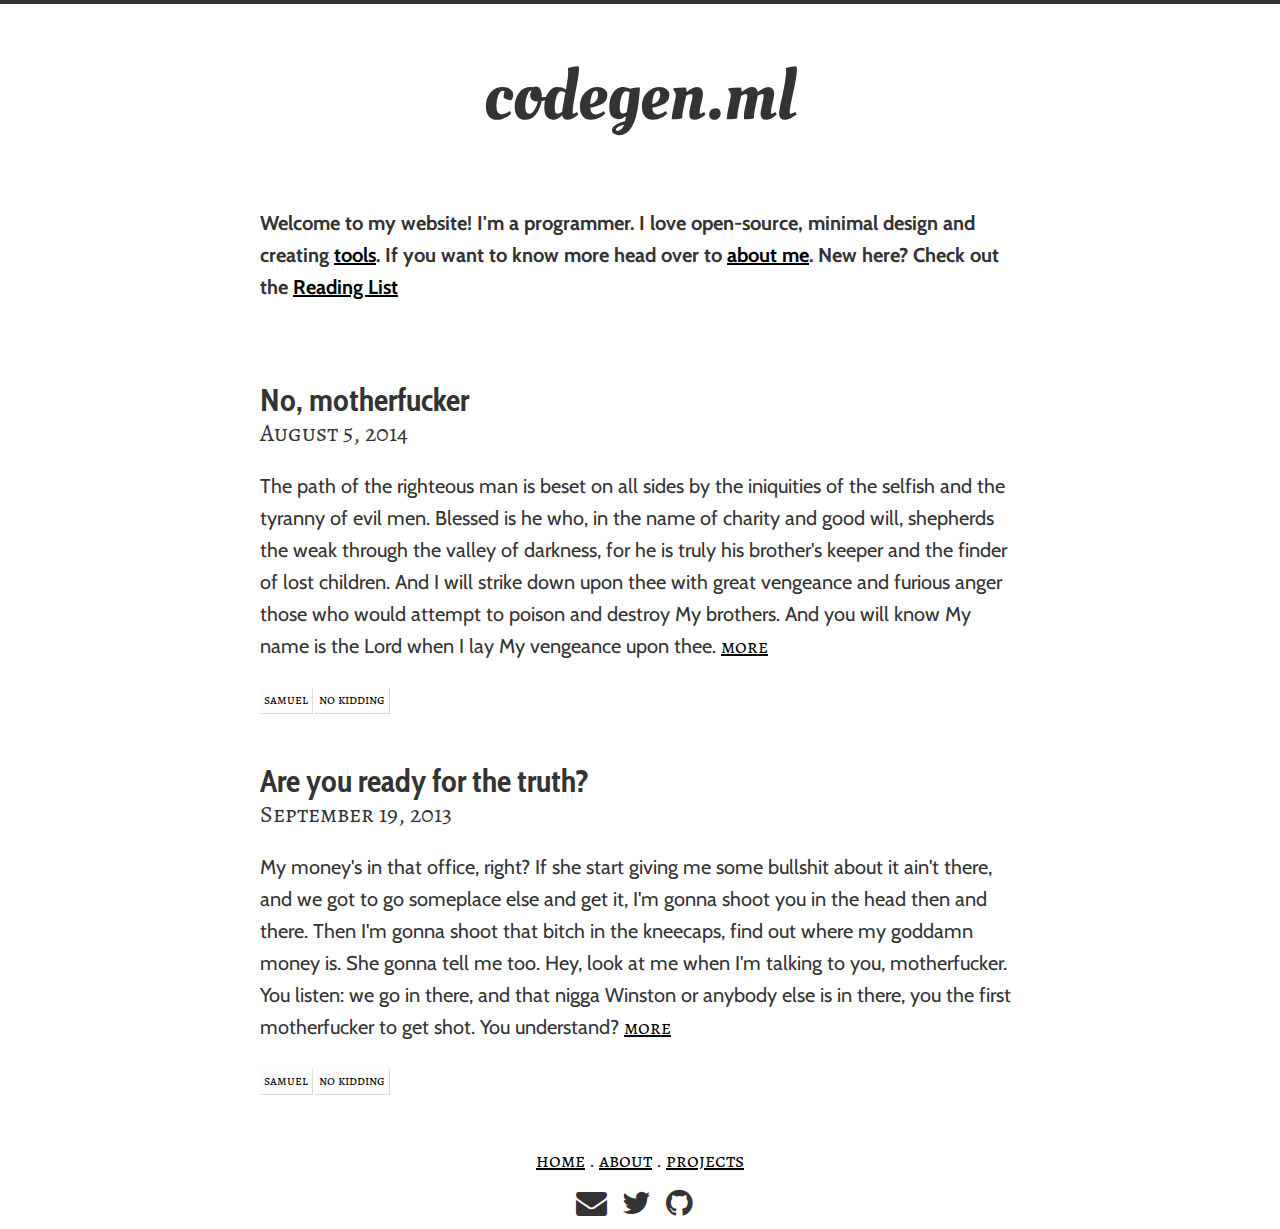
==== commit 586847e0: "okay, I'm happy with how it looks atm" ====
--- a/www/index.html
+++ b/www/index.html
@@ -47,7 +47,10 @@
 <section class="row header">
     <article class="grid_8 offset_2">
         <p class="logo">codegen.ml</p>
-				<p class="featured">Welcome to my website! I'm a programmer and a compiler writer. I love creating <a href="projects/">tools</a>, open-source, and minimal design. If you want to know more head over to <a href="about.html">about me</a>. New here? Check out the <a href="reading-list.html">Reading List</a></p>
+				<p class="featured">
+					Welcome to my website! I'm a programmer. I love open-source, minimal design and creating <a href="projects/">tools</a>. If you want to know more head over to <a href="about.html">about me</a>. 
+					New here? Check out the <a href="reading-list.html">Reading List</a>
+				</p>
     </article>
 </section>
 
@@ -82,12 +85,6 @@
 			<li><a href="http://twitter.com/cwaneck"><i class="fa fa-twitter"></i></a></li>
 			<li><a href="http://github.com/cwaneck"><i class="fa fa-github"></i></a></li>
 		</ul>
-		<div class="contrib">
-			<p>
-				<a rel="license" href="http://creativecommons.org/licenses/by-sa/4.0/"><img alt="Creative Commons License" style="border-width:0" src="https://i.creativecommons.org/l/by-sa/4.0/80x15.png" /></a>
-				<a href="https://github.com/waneck/codegen.ml">view source/contribute</a>
-			</p>
-		</div>
 	</article>
 </section>
 
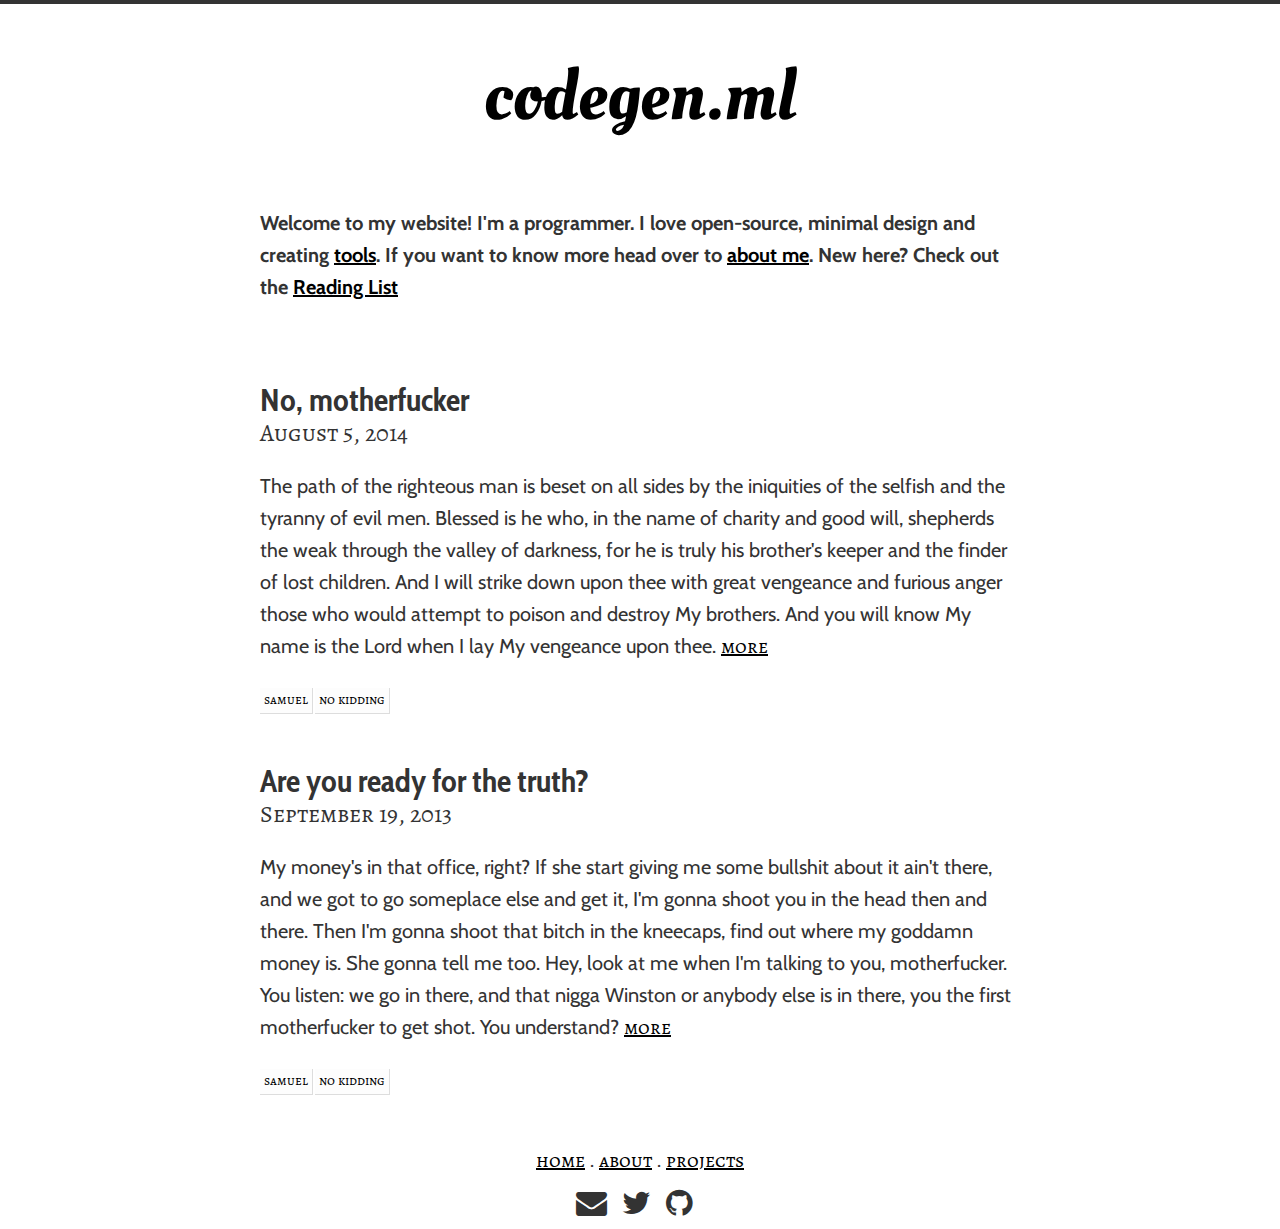
==== commit 7fa3c353: "starting views/markdown extensions" ====
--- a/www/index.html
+++ b/www/index.html
@@ -46,7 +46,7 @@
 
 <section class="row header">
     <article class="grid_8 offset_2">
-        <p class="logo">codegen.ml</p>
+				<p class="logo"><a href="/">codegen.ml</a></p>
 				<p class="featured">
 					Welcome to my website! I'm a programmer. I love open-source, minimal design and creating <a href="projects/">tools</a>. If you want to know more head over to <a href="about.html">about me</a>. 
 					New here? Check out the <a href="reading-list.html">Reading List</a>
--- a/www/css/codegenml.css
+++ b/www/css/codegenml.css
@@ -105,7 +105,7 @@
 	text-decoration:none;
 }
 
-p a:hover {
+section.contents p a:hover, p.featured a:hover {
   color: white;
 	background: #333;
 
@@ -113,7 +113,7 @@
 	transition: background .5s,color .5s;
 }
 
-p a {
+section.contents p a, p.featured a {
 	color: #333:
 
 	-webkit-transition: background .5s,color .5s;
@@ -146,6 +146,10 @@
 	color: #333;
 }
 
+.logo a {
+	text-decoration: none;
+}
+
 article.main h1 {
 	text-align: center;
 }
